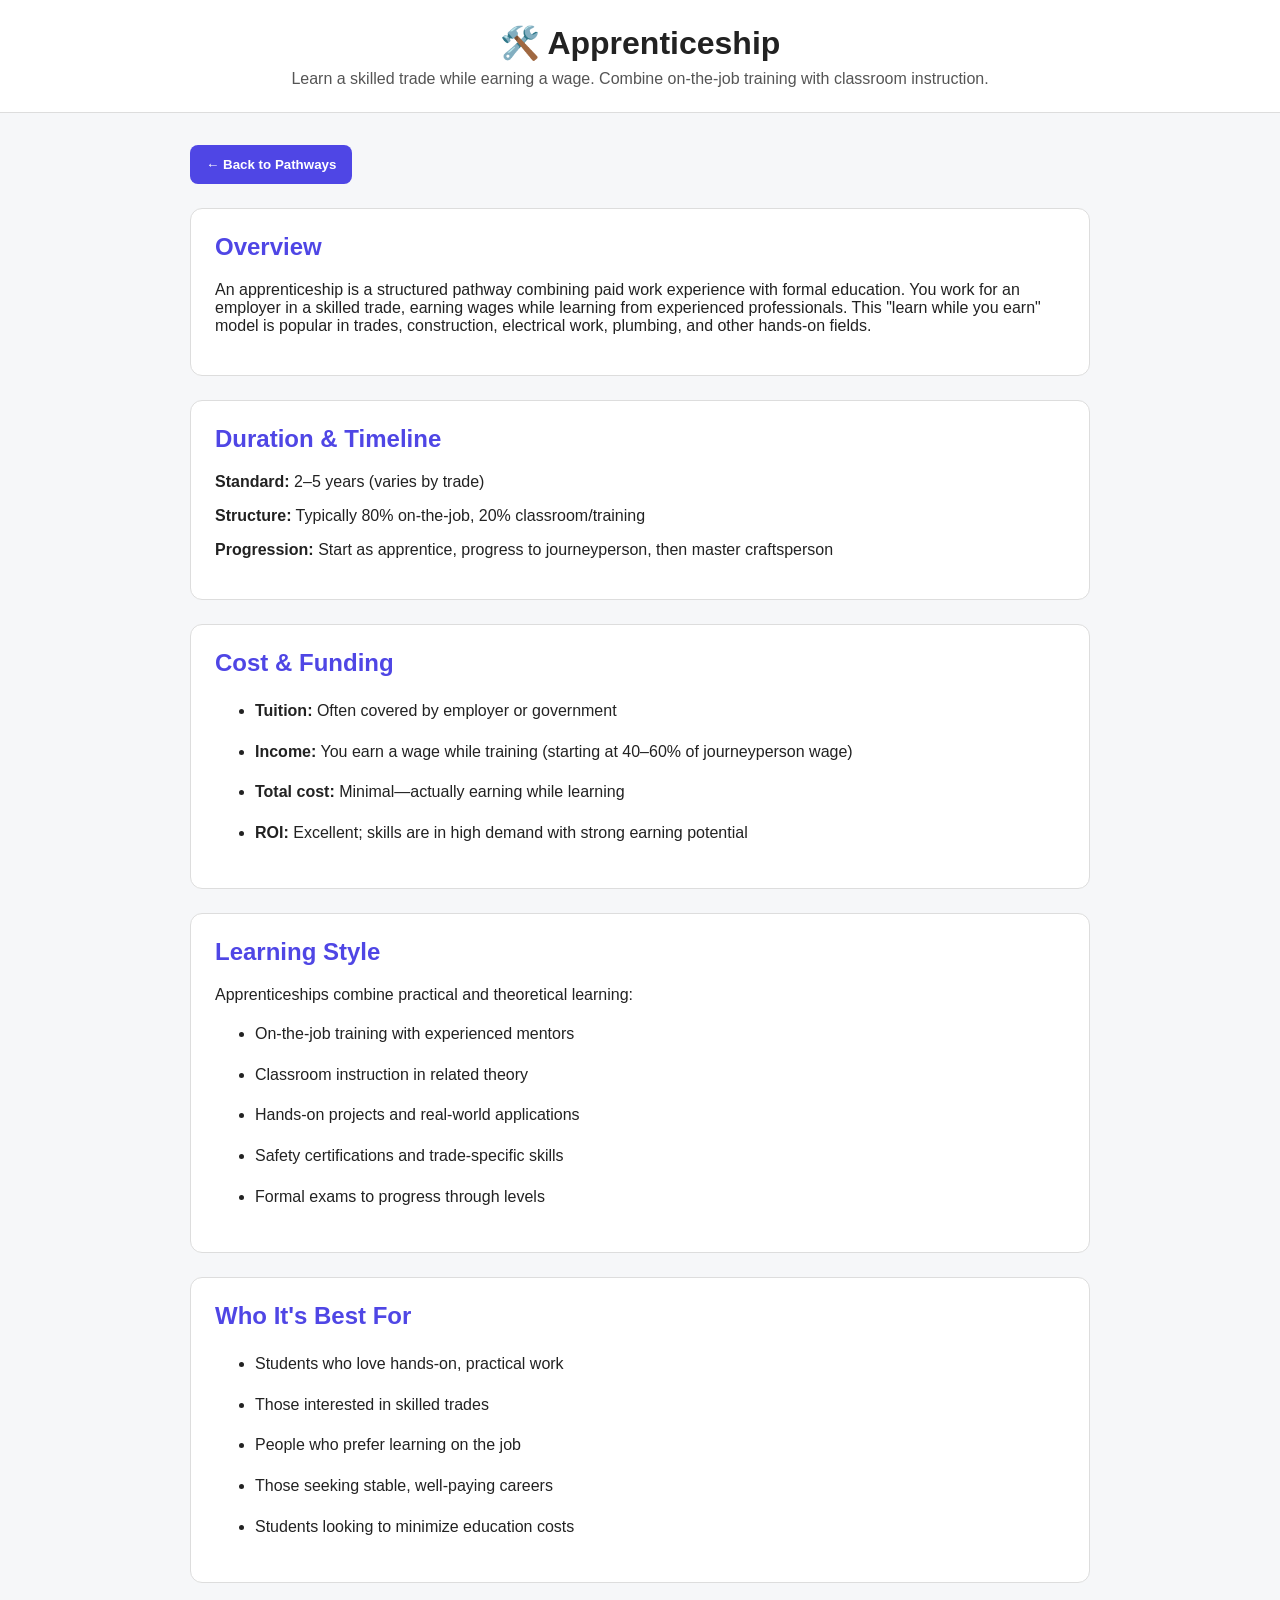
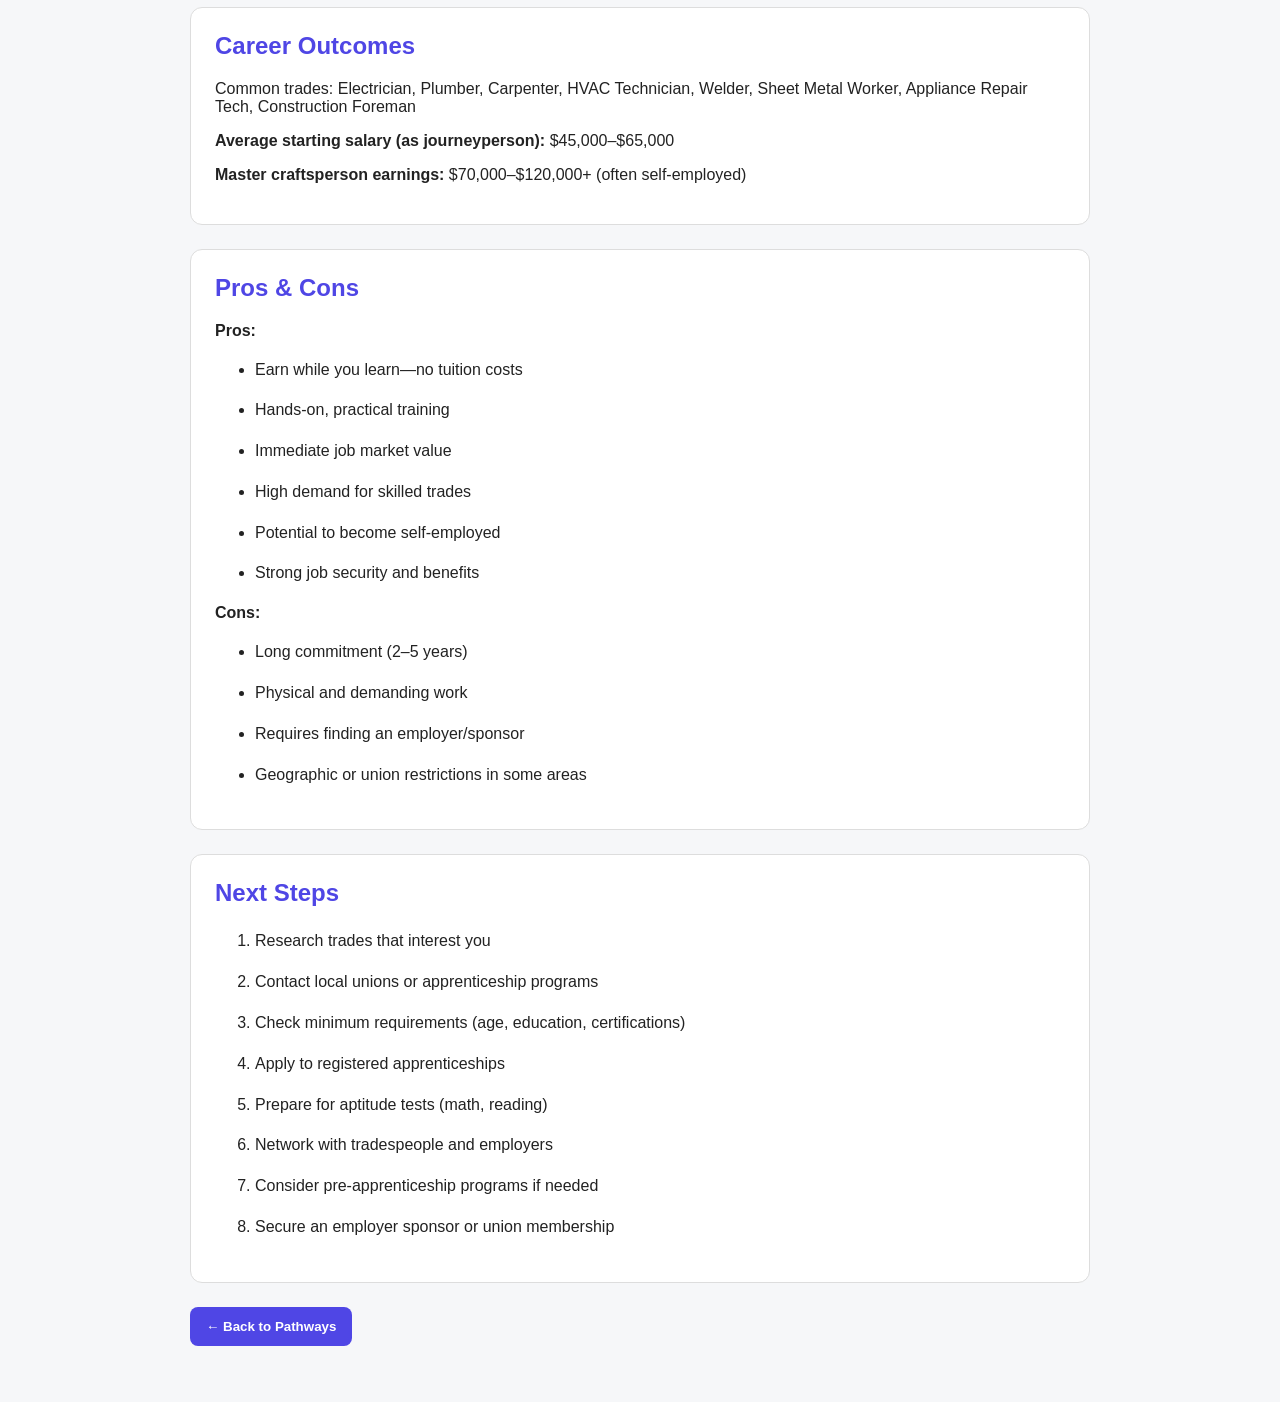
==== apprenticeship-detail.html @ ceae884a "add more info pages" ====
<!DOCTYPE html>
<html lang="en">
<head>
    <meta charset="UTF-8" />
    <meta name="viewport" content="width=device-width, initial-scale=1.0" />
    <title>Apprenticeship</title>
    <link rel="stylesheet" href="pathways.css">
    <style>
        .detail-container {
            max-width: 900px;
            margin: 0 auto;
            padding: 2rem;
        }
        .back-btn {
            display: inline-block;
            margin-bottom: 1.5rem;
            padding: 0.75rem 1rem;
            background: #4f46e5;
            color: white;
            border: none;
            border-radius: 8px;
            cursor: pointer;
            text-decoration: none;
            font-weight: 600;
        }
        .back-btn:hover {
            opacity: 0.9;
        }
        .detail-section {
            background: white;
            padding: 1.5rem;
            border-radius: 12px;
            border: 1px solid #ddd;
            margin-bottom: 1.5rem;
        }
        .detail-section h2 {
            color: #4f46e5;
            margin-top: 0;
        }
        ul, ol {
            line-height: 1.8;
        }
        li {
            margin-bottom: 0.75rem;
        }
    </style>
</head>
<body>
    <header>
        <h1>🛠️ Apprenticeship</h1>
        <p>Learn a skilled trade while earning a wage. Combine on-the-job training with classroom instruction.</p>
    </header>

    <div class="detail-container">
        <button class="back-btn" onclick="window.history.back()">← Back to Pathways</button>

        <div class="detail-section">
            <h2>Overview</h2>
            <p>An apprenticeship is a structured pathway combining paid work experience with formal education. You work for an employer in a skilled trade, earning wages while learning from experienced professionals. This "learn while you earn" model is popular in trades, construction, electrical work, plumbing, and other hands-on fields.</p>
        </div>

        <div class="detail-section">
            <h2>Duration & Timeline</h2>
            <p><strong>Standard:</strong> 2–5 years (varies by trade)</p>
            <p><strong>Structure:</strong> Typically 80% on-the-job, 20% classroom/training</p>
            <p><strong>Progression:</strong> Start as apprentice, progress to journeyperson, then master craftsperson</p>
        </div>

        <div class="detail-section">
            <h2>Cost & Funding</h2>
            <ul>
                <li><strong>Tuition:</strong> Often covered by employer or government</li>
                <li><strong>Income:</strong> You earn a wage while training (starting at 40–60% of journeyperson wage)</li>
                <li><strong>Total cost:</strong> Minimal—actually earning while learning</li>
                <li><strong>ROI:</strong> Excellent; skills are in high demand with strong earning potential</li>
            </ul>
        </div>

        <div class="detail-section">
            <h2>Learning Style</h2>
            <p>Apprenticeships combine practical and theoretical learning:</p>
            <ul>
                <li>On-the-job training with experienced mentors</li>
                <li>Classroom instruction in related theory</li>
                <li>Hands-on projects and real-world applications</li>
                <li>Safety certifications and trade-specific skills</li>
                <li>Formal exams to progress through levels</li>
            </ul>
        </div>

        <div class="detail-section">
            <h2>Who It's Best For</h2>
            <ul>
                <li>Students who love hands-on, practical work</li>
                <li>Those interested in skilled trades</li>
                <li>People who prefer learning on the job</li>
                <li>Those seeking stable, well-paying careers</li>
                <li>Students looking to minimize education costs</li>
            </ul>
        </div>

        <div class="detail-section">
            <h2>Career Outcomes</h2>
            <p>Common trades: Electrician, Plumber, Carpenter, HVAC Technician, Welder, Sheet Metal Worker, Appliance Repair Tech, Construction Foreman</p>
            <p><strong>Average starting salary (as journeyperson):</strong> $45,000–$65,000</p>
            <p><strong>Master craftsperson earnings:</strong> $70,000–$120,000+ (often self-employed)</p>
        </div>

        <div class="detail-section">
            <h2>Pros & Cons</h2>
            <p><strong>Pros:</strong></p>
            <ul>
                <li>Earn while you learn—no tuition costs</li>
                <li>Hands-on, practical training</li>
                <li>Immediate job market value</li>
                <li>High demand for skilled trades</li>
                <li>Potential to become self-employed</li>
                <li>Strong job security and benefits</li>
            </ul>
            <p><strong>Cons:</strong></p>
            <ul>
                <li>Long commitment (2–5 years)</li>
                <li>Physical and demanding work</li>
                <li>Requires finding an employer/sponsor</li>
                <li>Geographic or union restrictions in some areas</li>
            </ul>
        </div>

        <div class="detail-section">
            <h2>Next Steps</h2>
            <ol>
                <li>Research trades that interest you</li>
                <li>Contact local unions or apprenticeship programs</li>
                <li>Check minimum requirements (age, education, certifications)</li>
                <li>Apply to registered apprenticeships</li>
                <li>Prepare for aptitude tests (math, reading)</li>
                <li>Network with tradespeople and employers</li>
                <li>Consider pre-apprenticeship programs if needed</li>
                <li>Secure an employer sponsor or union membership</li>
            </ol>
        </div>

        <button class="back-btn" onclick="window.history.back()">← Back to Pathways</button>
    </div>
</body>
</html>
---- pathways.css ----
body {
    font-family: Arial, sans-serif;
    margin: 0;
    background: #f6f7f9;
    color: #222;
}

header {
    padding: 1.5rem;
    background: white;
    text-align: center;
    border-bottom: 1px solid #ddd;
}

header h1 {
    margin: 0;
}

header p {
    margin: 0.5rem 0 0;
    color: #555;
}

main {
    padding: 1.5rem;
    max-width: 1100px;
    margin: auto;
}

/* ===== Map Section ===== */
#mapLayout {
    display: grid;
    grid-template-columns: 1fr 1fr;
    gap: 1.5rem;
    margin-bottom: 2rem;
}

#pathMap {
    position: relative;
    height: 500px;
    background: #eef1f5;
    border-radius: 12px;
}

.centerNode {
    position: absolute;
    top: 50%;
    left: 50%;
    transform: translate(-50%, -50%);
    background: #4f46e5;
    color: white;
    padding: 1rem 1.5rem;
    border-radius: 999px;
    font-size: 1.1rem;
    font-weight: 600;
}

.mapIcon {
    position: absolute;
    width: 70px;
    height: 70px;
    border-radius: 50%;
    background: white;
    border: 2px solid #ccc;
    font-size: 2.2rem;
    cursor: pointer;
    transition: all 0.2s ease;
}

.mapIcon:hover {
    transform: scale(1.1);
    box-shadow: 0 4px 12px rgba(0,0,0,0.1);
}

.mapIcon.active {
    border-color: #4f46e5;
    box-shadow: 0 0 0 3px rgba(79, 70, 229, 0.2);
}

.uni {
    top: 20px;
    left: 42%;
}

.college {
    top: 110px;
    left: 15%;
}

.bootcamp {
    top: 110px;
    right: 15%;
}

.apprenticeship {
    bottom: 30px;
    left: 25%;
}

.military {
    bottom: 30px;
    right: 25%;
}

#mapInfo {
    background: white;
    padding: 2rem;
    border-radius: 12px;
    border: 1px solid #ddd;
    display: flex;
    flex-direction: column;
    justify-content: center;
}

#mapInfo h2 {
    font-size: 1.5rem;
    margin-top: 0;
}

/* ===== Cards ===== */
.cards {
    display: grid;
    grid-template-columns: repeat(auto-fit, minmax(240px, 1fr));
    gap: 1rem;
}

.card {
    background: white;
    padding: 1rem;
    border-radius: 12px;
    border: 1px solid #ddd;
}

/* Profile summary tweaks */
#profileSummary.card {
    display: block;
}
#profileContent {
    display: grid;
    grid-template-columns: 1fr 1fr;
    gap: 0.4rem 1rem;
    color: #334155;
    font-size: 0.95rem;
}
#profileContent div {
    padding: 6px 0;
}
#profileContent strong {
    color: #0f172a;
    font-weight: 700;
    margin-right: 6px;
}
#profileSummary button {
    background: #4f46e5;
    color: white;
    border: none;
    padding: 8px 12px;
    border-radius: 8px;
    cursor: pointer;
}
#profileSummary button:hover { opacity: 0.95; }

.card h3 {
    margin-top: 0;
}

.tag {
    display: inline-block;
    font-size: 0.75rem;
    padding: 0.2rem 0.5rem;
    border-radius: 999px;
    background: #e0e7ff;
    color: #3730a3;
    margin-bottom: 0.5rem;
}

@media (max-width: 800px) {
    #mapLayout {
        grid-template-columns: 1fr;
    }
}
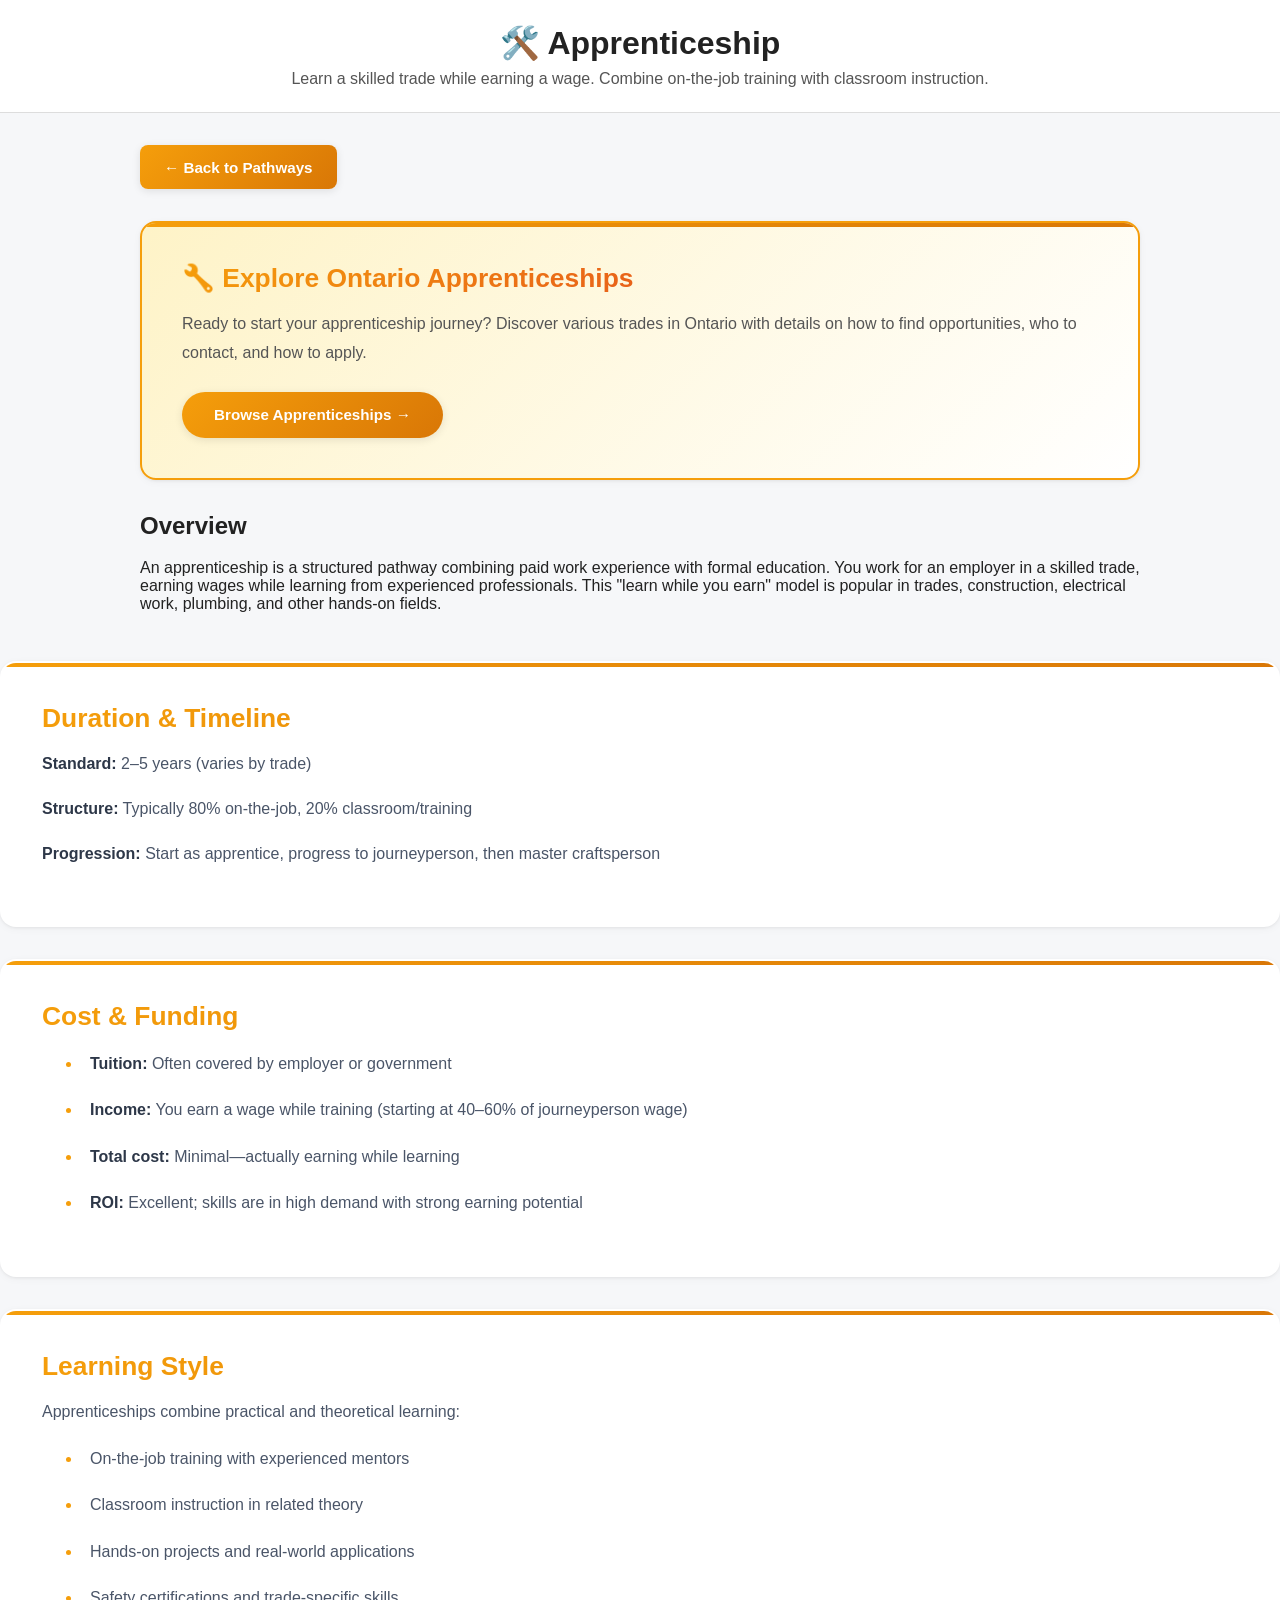
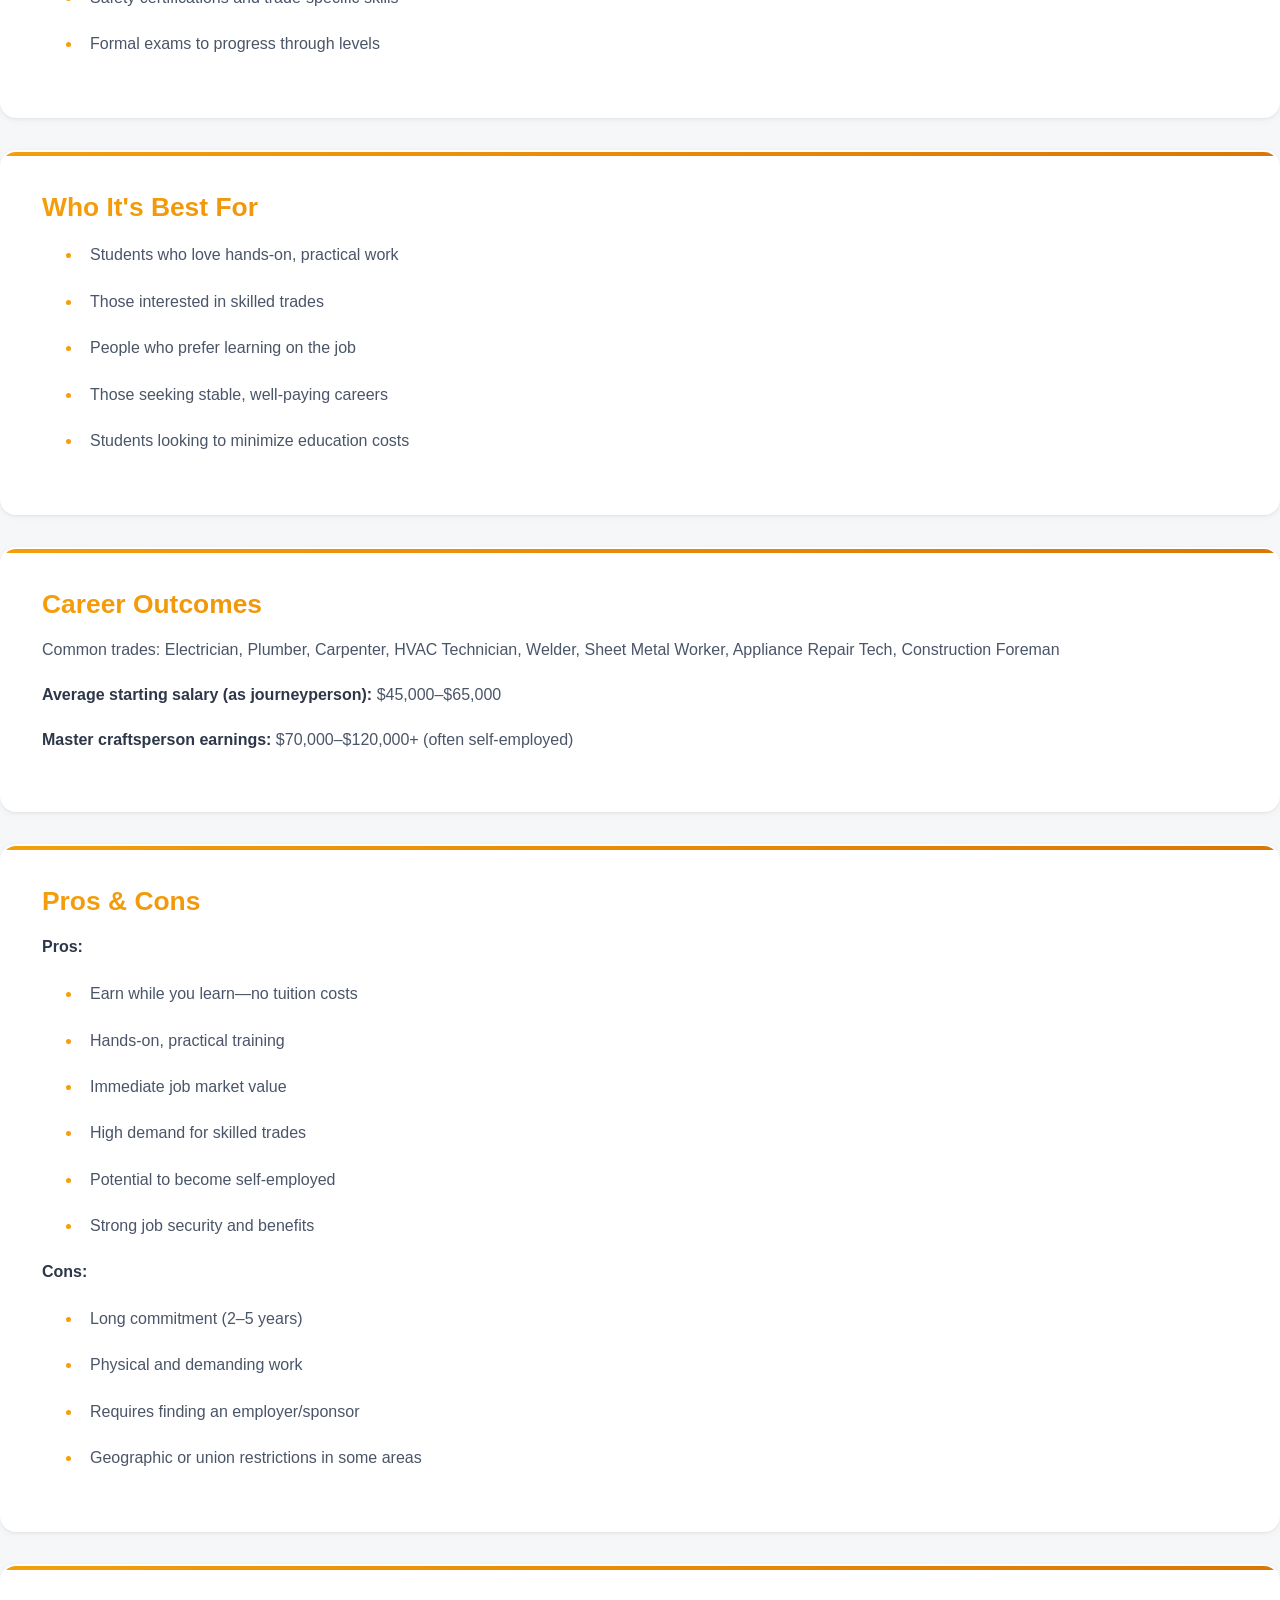
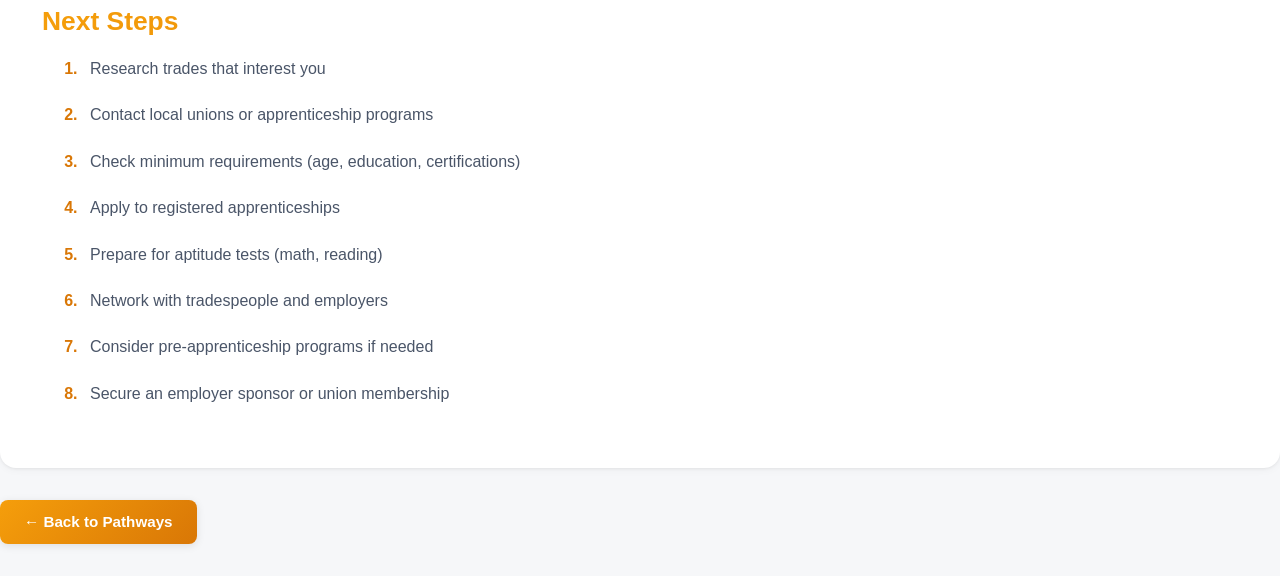
==== commit 07bbc266: "appren." ====
--- a/apprenticeship-detail.html
+++ b/apprenticeship-detail.html
@@ -6,42 +6,107 @@
     <title>Apprenticeship</title>
     <link rel="stylesheet" href="pathways.css">
     <style>
+        * {
+            transition: all 0.3s ease;
+        }
+
         .detail-container {
-            max-width: 900px;
+            max-width: 1000px;
             margin: 0 auto;
             padding: 2rem;
         }
+
         .back-btn {
             display: inline-block;
-            margin-bottom: 1.5rem;
-            padding: 0.75rem 1rem;
-            background: #4f46e5;
+            margin-bottom: 2rem;
+            padding: 0.85rem 1.5rem;
+            background: linear-gradient(135deg, #f59e0b, #d97706);
             color: white;
             border: none;
             border-radius: 8px;
             cursor: pointer;
             text-decoration: none;
             font-weight: 600;
-        }
+            font-size: 0.95rem;
+            box-shadow: 0 2px 8px rgba(0, 0, 0, 0.1);
+        }
+
         .back-btn:hover {
-            opacity: 0.9;
-        }
+            transform: translateY(-2px);
+            box-shadow: 0 4px 12px rgba(0, 0, 0, 0.15);
+        }
+
         .detail-section {
             background: white;
-            padding: 1.5rem;
-            border-radius: 12px;
-            border: 1px solid #ddd;
-            margin-bottom: 1.5rem;
-        }
+            padding: 2.5rem;
+            border-radius: 16px;
+            margin-bottom: 2rem;
+            border: 2px solid transparent;
+            box-shadow: 0 1px 3px rgba(0, 0, 0, 0.06), 0 2px 8px rgba(0, 0, 0, 0.04);
+            position: relative;
+            overflow: hidden;
+        }
+
+        .detail-section::before {
+            content: '';
+            position: absolute;
+            top: 0;
+            left: 0;
+            right: 0;
+            height: 4px;
+            background: linear-gradient(90deg, #f59e0b, #d97706, #dc2626);
+            background-size: 200% 100%;
+        }
+
+        .detail-section:hover {
+            box-shadow: 0 4px 12px rgba(0, 0, 0, 0.08), 0 8px 20px rgba(0, 0, 0, 0.06);
+            border-color: rgba(245, 158, 11, 0.1);
+        }
+
         .detail-section h2 {
-            color: #4f46e5;
+            color: #2d3748;
             margin-top: 0;
-        }
+            margin-bottom: 1rem;
+            font-size: 1.65rem;
+            font-weight: 700;
+            background: linear-gradient(135deg, #f59e0b, #d97706);
+            -webkit-background-clip: text;
+            -webkit-text-fill-color: transparent;
+            background-clip: text;
+        }
+
+        .detail-section p {
+            color: #4a5568;
+            font-size: 1rem;
+            line-height: 1.8;
+            margin-bottom: 1rem;
+        }
+
+        .detail-section strong {
+            color: #2d3748;
+            font-weight: 700;
+        }
+
         ul, ol {
-            line-height: 1.8;
-        }
+            line-height: 2;
+            margin-bottom: 1rem;
+        }
+
         li {
-            margin-bottom: 0.75rem;
+            margin-bottom: 0.9rem;
+            color: #4a5568;
+            font-size: 1rem;
+            padding-left: 0.5rem;
+        }
+
+        .detail-section ul li::marker {
+            color: #f59e0b;
+            font-weight: 600;
+        }
+
+        .detail-section ol li::marker {
+            color: #d97706;
+            font-weight: 600;
         }
     </style>
 </head>
@@ -54,7 +119,15 @@
     <div class="detail-container">
         <button class="back-btn" onclick="window.history.back()">← Back to Pathways</button>
 
-        <div class="detail-section">
+        <div class="detail-section" style="background: linear-gradient(135deg, #fef3c7 0%, #ffffff 100%); border: 2px solid #f59e0b;">
+            <h2 style="background: linear-gradient(135deg, #f59e0b, #dc2626); -webkit-background-clip: text; -webkit-text-fill-color: transparent; background-clip: text;">🔧 Explore Ontario Apprenticeships</h2>
+            <p style="color: #555; margin-bottom: 1.5rem;">Ready to start your apprenticeship journey? Discover various trades in Ontario with details on how to find opportunities, who to contact, and how to apply.</p>
+            <div style="display: flex; gap: 1rem; flex-wrap: wrap;">
+                <a href="ontario-apprenticeships.html" style="display: inline-block; padding: 0.9rem 2rem; background: linear-gradient(135deg, #f59e0b, #d97706); color: white; text-decoration: none; border-radius: 50px; font-weight: 600; font-size: 0.95rem; box-shadow: 0 2px 8px rgba(0, 0, 0, 0.1); transition: all 0.3s ease;">
+                    Browse Apprenticeships →
+                </a>
+            </div>
+        </div>
             <h2>Overview</h2>
             <p>An apprenticeship is a structured pathway combining paid work experience with formal education. You work for an employer in a skilled trade, earning wages while learning from experienced professionals. This "learn while you earn" model is popular in trades, construction, electrical work, plumbing, and other hands-on fields.</p>
         </div>
--- a/pathways.css
+++ b/pathways.css
@@ -1,181 +1,381 @@
+/* ===============================
+   Base page styles
+================================ */
 body {
-    font-family: Arial, sans-serif;
-    margin: 0;
-    background: #f6f7f9;
-    color: #222;
+  font-family: Arial, sans-serif;
+  margin: 0;
+  background: #f6f7f9;
+  color: #222;
 }
 
 header {
-    padding: 1.5rem;
-    background: white;
-    text-align: center;
-    border-bottom: 1px solid #ddd;
+  padding: 1.5rem;
+  background: white;
+  text-align: center;
+  border-bottom: 1px solid #ddd;
 }
 
 header h1 {
-    margin: 0;
+  margin: 0;
 }
 
 header p {
-    margin: 0.5rem 0 0;
-    color: #555;
+  margin: 0.5rem 0 0;
+  color: #555;
 }
 
 main {
-    padding: 1.5rem;
-    max-width: 1100px;
-    margin: auto;
-}
-
-/* ===== Map Section ===== */
+  padding: 1.5rem;
+  max-width: 1100px;
+  margin: auto;
+}
+
+/* ===============================
+   Map layout (Map + Info panel)
+================================ */
 #mapLayout {
-    display: grid;
-    grid-template-columns: 1fr 1fr;
-    gap: 1.5rem;
-    margin-bottom: 2rem;
-}
-
+  display: grid;
+  grid-template-columns: 3fr 1fr;
+  gap: 1.5rem;
+  margin-bottom: 2rem;
+}
+
+/* ===============================
+   Map container
+================================ */
 #pathMap {
-    position: relative;
-    height: 500px;
-    background: #eef1f5;
-    border-radius: 12px;
-}
-
-.centerNode {
-    position: absolute;
-    top: 50%;
-    left: 50%;
-    transform: translate(-50%, -50%);
-    background: #4f46e5;
-    color: white;
-    padding: 1rem 1.5rem;
-    border-radius: 999px;
-    font-size: 1.1rem;
-    font-weight: 600;
-}
-
-.mapIcon {
-    position: absolute;
-    width: 70px;
-    height: 70px;
-    border-radius: 50%;
-    background: white;
-    border: 2px solid #ccc;
-    font-size: 2.2rem;
-    cursor: pointer;
-    transition: all 0.2s ease;
-}
-
-.mapIcon:hover {
-    transform: scale(1.1);
-    box-shadow: 0 4px 12px rgba(0,0,0,0.1);
-}
-
-.mapIcon.active {
-    border-color: #4f46e5;
-    box-shadow: 0 0 0 3px rgba(79, 70, 229, 0.2);
-}
-
-.uni {
-    top: 20px;
-    left: 42%;
-}
-
-.college {
-    top: 110px;
-    left: 15%;
-}
-
-.bootcamp {
-    top: 110px;
-    right: 15%;
-}
-
-.apprenticeship {
-    bottom: 30px;
-    left: 25%;
-}
-
-.military {
-    bottom: 30px;
-    right: 25%;
-}
-
+  position: relative;
+  height: 520px;
+  border-radius: 18px;
+  border: 1px solid #d7dbe3;
+  overflow: hidden;
+
+  /* more breathing room on the right so the goal feels "far away" */
+  padding-right: 160px;
+
+  /* map-like background */
+  background:
+    radial-gradient(circle at 20% 25%, rgba(79,70,229,0.10), transparent 45%),
+    radial-gradient(circle at 75% 35%, rgba(16,185,129,0.10), transparent 55%),
+    linear-gradient(#eef1f5, #eef1f5);
+}
+
+/* subtle grid overlay */
+#pathMap::before {
+  content: "";
+  position: absolute;
+  inset: 0;
+  background-image:
+    linear-gradient(to right, rgba(15,23,42,0.06) 1px, transparent 1px),
+    linear-gradient(to bottom, rgba(15,23,42,0.06) 1px, transparent 1px);
+  background-size: 54px 54px;
+  opacity: 0.20;
+  pointer-events: none;
+  z-index: 0;
+}
+
+/* ===============================
+   Curved route overlay (SVG)
+================================ */
+#routeSvg {
+  position: absolute;
+  inset: 0;
+  width: 100%;
+  height: 100%;
+  pointer-events: none;
+  z-index: 1;
+}
+
+/* Inactive routes: light + dashed */
+.route {
+  fill: none;
+  stroke: rgba(34, 44, 64, 0.18);
+  stroke-width: 3.5;
+  stroke-linecap: round;
+  stroke-linejoin: round;
+
+  stroke-dasharray: 8 10;      /* dashed */
+  animation: dash-move 2.2s linear infinite;
+}
+
+/* A separate glow path (optional) if you add it in JS later */
+.routeGlow {
+  fill: none;
+  stroke: rgba(79, 70, 229, 0.25);
+  stroke-width: 12;
+  stroke-linecap: round;
+  stroke-linejoin: round;
+  filter: blur(6px);
+  opacity: 0.45;
+}
+
+/* Active route: solid + thicker + glow */
+.route.active {
+  stroke: rgba(79, 70, 229, 0.95);
+  stroke-width: 6.5;
+  stroke-dasharray: none;      /* solid when active */
+  animation: none;
+  filter: drop-shadow(0 0 8px rgba(79,70,229,0.25));
+}
+
+/* move dashed effect */
+@keyframes dash-move {
+  to { stroke-dashoffset: -90; }
+}
+
+/* ===============================
+   Nodes
+================================ */
+.node {
+  position: absolute;
+  display: flex;
+  align-items: center;
+  gap: 10px;
+
+  border-radius: 999px;
+  padding: 12px 14px;
+
+  background: rgba(255,255,255,0.92);
+  border: 2px solid #cbd5e1;
+
+  color: #0f172a;
+  font-size: 15px;
+
+  cursor: pointer;
+  transition: transform 0.15s ease, box-shadow 0.15s ease, border-color 0.15s ease;
+  z-index: 2;
+
+  backdrop-filter: blur(6px);
+}
+
+.node span {
+  font-size: 13px;
+  color: #334155;
+}
+
+/* Start node */
+.startNode {
+  left: 55px;
+  top: 50%;
+  transform: translateY(-50%);
+
+  background: #4f46e5;
+  color: white;
+  border-color: #4f46e5;
+  font-weight: 800;
+
+  box-shadow: 0 10px 26px rgba(79,70,229,0.22);
+  cursor: default;
+}
+
+/* Goal node (destination) */
+.goalNode {
+  right: 25px;
+  top: 50%;
+  transform: translateY(-50%);
+
+  background: rgba(236,253,245,0.95);
+  border-color: #34d399;
+  color: #065f46;
+  font-weight: 900;
+
+  max-width: 260px;
+  text-align: center;
+
+  box-shadow: 0 12px 28px rgba(0,0,0,0.10);
+  cursor: default;
+}
+
+/* Add a "destination ring" feel */
+.goalNode::after {
+  content: "";
+  position: absolute;
+  inset: -10px;
+  border-radius: 999px;
+  border: 2px solid rgba(52, 211, 153, 0.22);
+  box-shadow: 0 0 0 10px rgba(52, 211, 153, 0.08);
+  pointer-events: none;
+}
+
+/* Pathway nodes (middle column) */
+.pathNode {
+  /* moved left so there is a clear gap to the destination */
+  left: 50%;
+  transform: translateX(-50%);
+  width: 200px;
+  justify-content: flex-start;
+}
+
+.pathNode span {
+  white-space: nowrap;
+  display: block;
+  width:  80%;
+  text-align: center;
+}
+
+.pathNode:hover {
+  transform: translateX(-50%) translateY(-1px);
+  box-shadow: 0 8px 18px rgba(0, 0, 0, 0.08);
+  border-color: #94a3b8;
+}
+
+.pathNode.active {
+  border-color: #4f46e5;
+  box-shadow:
+    0 0 0 4px rgba(79, 70, 229, 0.15),
+    0 10px 26px rgba(79,70,229,0.12);
+}
+
+/* Position each pathway node */
+.pathNode.uni { top: 80px; }
+.pathNode.college { top: 170px; }
+.pathNode.bootcamp { top: 260px; }
+.pathNode.apprenticeship { top: 350px; }
+.pathNode.workplace { top: 440px; }
+
+/* ===============================
+   Info panel
+================================ */
 #mapInfo {
-    background: white;
-    padding: 2rem;
-    border-radius: 12px;
-    border: 1px solid #ddd;
-    display: flex;
-    flex-direction: column;
-    justify-content: center;
+  background: white;
+  padding: 2rem;
+  border-radius: 18px;
+  border: 1px solid #ddd;
+  display: flex;
+  flex-direction: column;
+  justify-content: center;
 }
 
 #mapInfo h2 {
-    font-size: 1.5rem;
-    margin-top: 0;
-}
-
-/* ===== Cards ===== */
+  font-size: 1.8rem;
+  margin: 0 0 0.75rem 0;
+}
+
+#mapInfo p {
+  margin: 0.45rem 0;
+  line-height: 1.5;
+}
+
+/* Tag pill (Best match, etc.) */
+.tag {
+  display: inline-block;
+  font-size: 0.8rem;
+  padding: 0.25rem 0.65rem;
+  border-radius: 999px;
+  background: #e0e7ff;
+  color: #3730a3;
+  margin: 10px 0 12px;
+}
+
+/* ===============================
+   Cards + profile summary
+================================ */
 .cards {
-    display: grid;
-    grid-template-columns: repeat(auto-fit, minmax(240px, 1fr));
-    gap: 1rem;
+  display: grid;
+  grid-template-columns: repeat(auto-fit, minmax(240px, 1fr));
+  gap: 1rem;
 }
 
 .card {
-    background: white;
-    padding: 1rem;
-    border-radius: 12px;
-    border: 1px solid #ddd;
-}
-
-/* Profile summary tweaks */
+  background: white;
+  padding: 1rem;
+  border-radius: 18px;
+  border: 1px solid #ddd;
+  animation: rise 0.55s ease-out both;
+}
+
+.card h3 {
+  margin-top: 0;
+}
+
 #profileSummary.card {
-    display: block;
-}
+  display: block;
+}
+
 #profileContent {
-    display: grid;
-    grid-template-columns: 1fr 1fr;
-    gap: 0.4rem 1rem;
-    color: #334155;
-    font-size: 0.95rem;
-}
+  display: grid;
+  grid-template-columns: 1fr 1fr;
+  gap: 0.4rem 1rem;
+  color: #334155;
+  font-size: 0.95rem;
+}
+
 #profileContent div {
-    padding: 6px 0;
-}
+  padding: 6px 0;
+}
+
 #profileContent strong {
-    color: #0f172a;
-    font-weight: 700;
-    margin-right: 6px;
-}
+  color: #0f172a;
+  font-weight: 700;
+  margin-right: 6px;
+}
+
 #profileSummary button {
-    background: #4f46e5;
-    color: white;
-    border: none;
-    padding: 8px 12px;
-    border-radius: 8px;
-    cursor: pointer;
-}
-#profileSummary button:hover { opacity: 0.95; }
-
-.card h3 {
-    margin-top: 0;
-}
-
-.tag {
-    display: inline-block;
-    font-size: 0.75rem;
-    padding: 0.2rem 0.5rem;
-    border-radius: 999px;
-    background: #e0e7ff;
-    color: #3730a3;
-    margin-bottom: 0.5rem;
-}
-
+  background: #4f46e5;
+  color: white;
+  border: none;
+  padding: 10px 14px;
+  border-radius: 10px;
+  cursor: pointer;
+  font-weight: 600;
+}
+
+#profileSummary button:hover {
+  opacity: 0.95;
+}
+
+/* ===============================
+   pathway button inline tag
+================================ */
+.nodeTag {
+  font-size: 0.72rem;
+  color: #6b7280;
+  margin-left: 6px;
+  padding-left: 6px;
+  border-left: 1px solid rgba(0,0,0,0.06);
+  vertical-align: middle;
+  font-weight: 500;
+}
+
+/* colored variants when classes are applied to the button */
+.pathNode.best .nodeTag { color: #059669; border-left-color: rgba(5,150,105,0.10); font-weight:600; }
+.pathNode.alt  .nodeTag { color: #0891b2; border-left-color: rgba(8,145,178,0.08); }
+.pathNode.other .nodeTag { color: #64748b; border-left-color: rgba(100,116,139,0.06); }
+
+/* keep things tidy on small screens */
+@media (max-width: 600px) {
+  .nodeTag { display: none; }
+}
+
+/* ===============================
+   Animation
+================================ */
+@keyframes rise {
+  from { opacity: 0; transform: translateY(18px); }
+  to { opacity: 1; transform: translateY(0); }
+}
+
+/* ===============================
+   Responsive (mobile)
+================================ */
 @media (max-width: 800px) {
-    #mapLayout {
-        grid-template-columns: 1fr;
-    }
-}+  #mapLayout {
+    grid-template-columns: 1fr;
+  }
+
+  #pathMap {
+    height: 580px;
+    padding-right: 70px;
+  }
+
+  .pathNode {
+    left: 55%;
+    width: 215px;
+  }
+
+  .goalNode {
+    right: 12px;
+    max-width: 220px;
+  }
+}
+
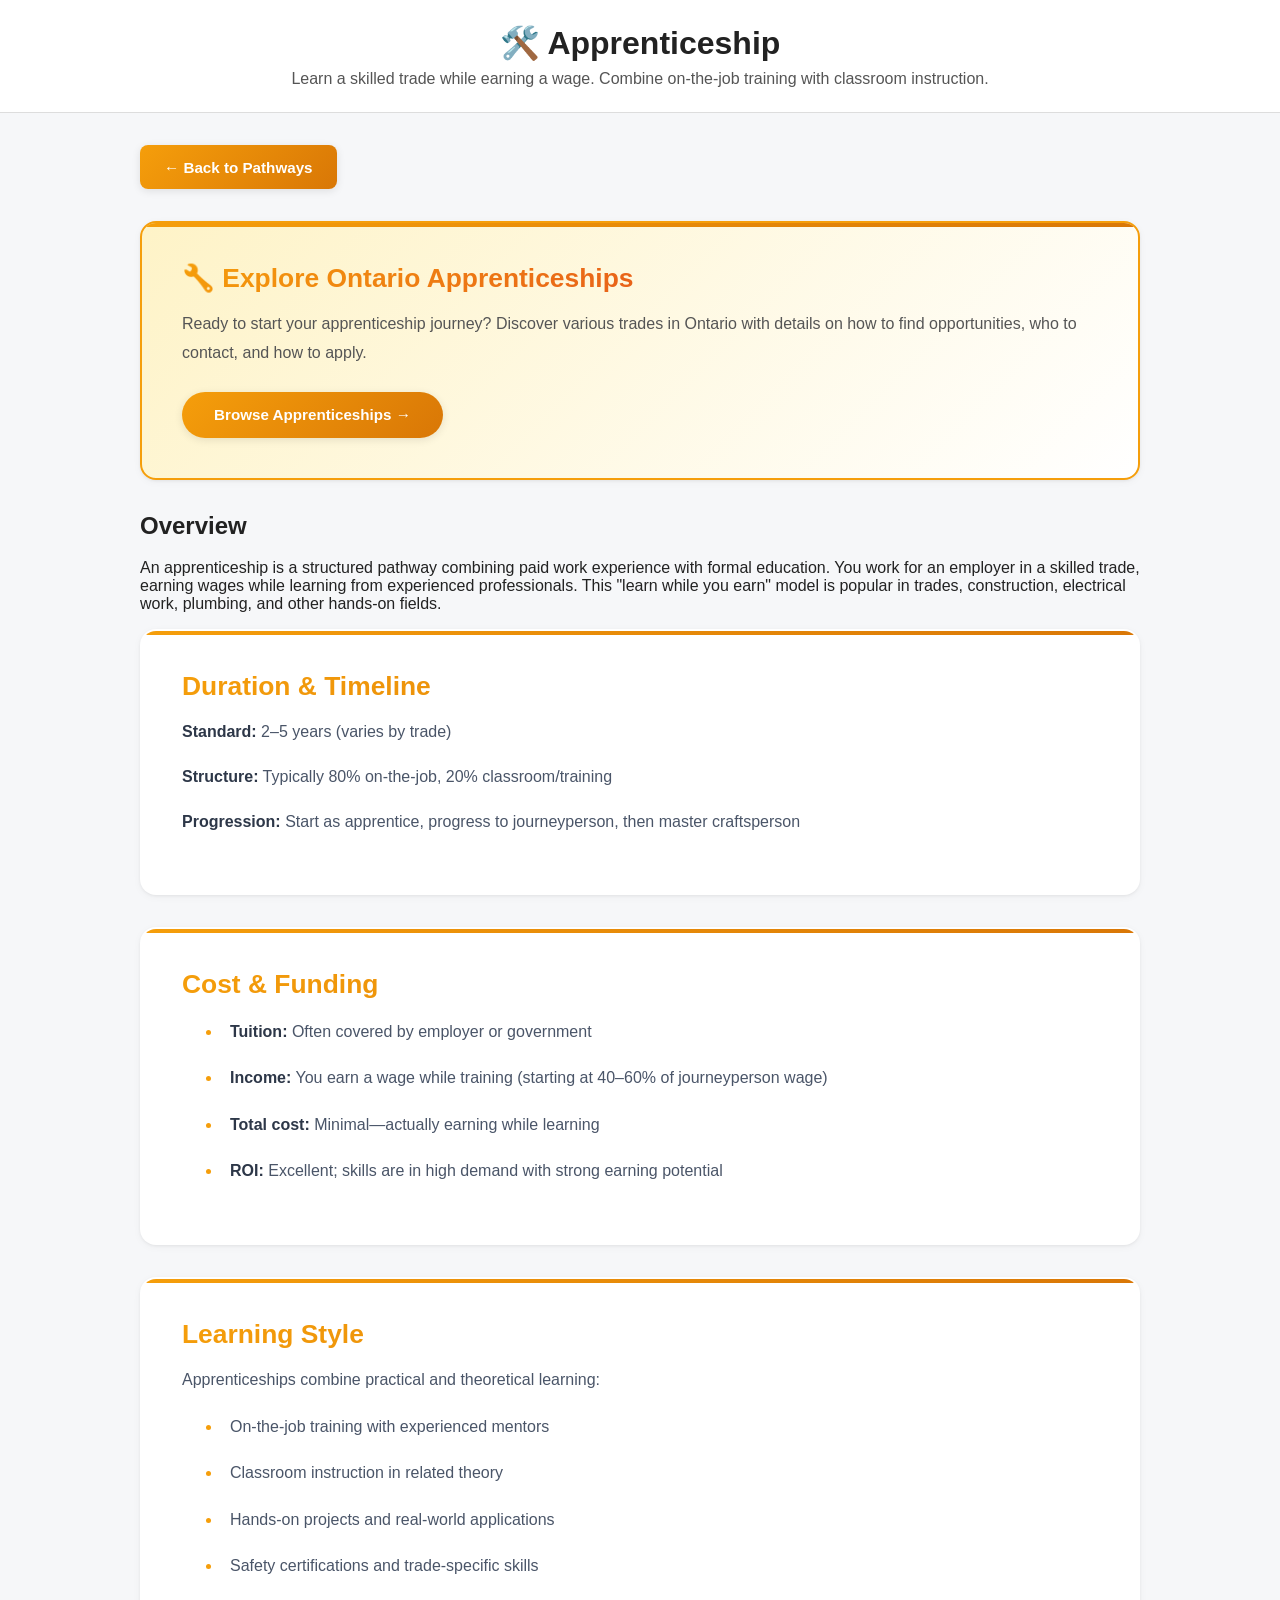
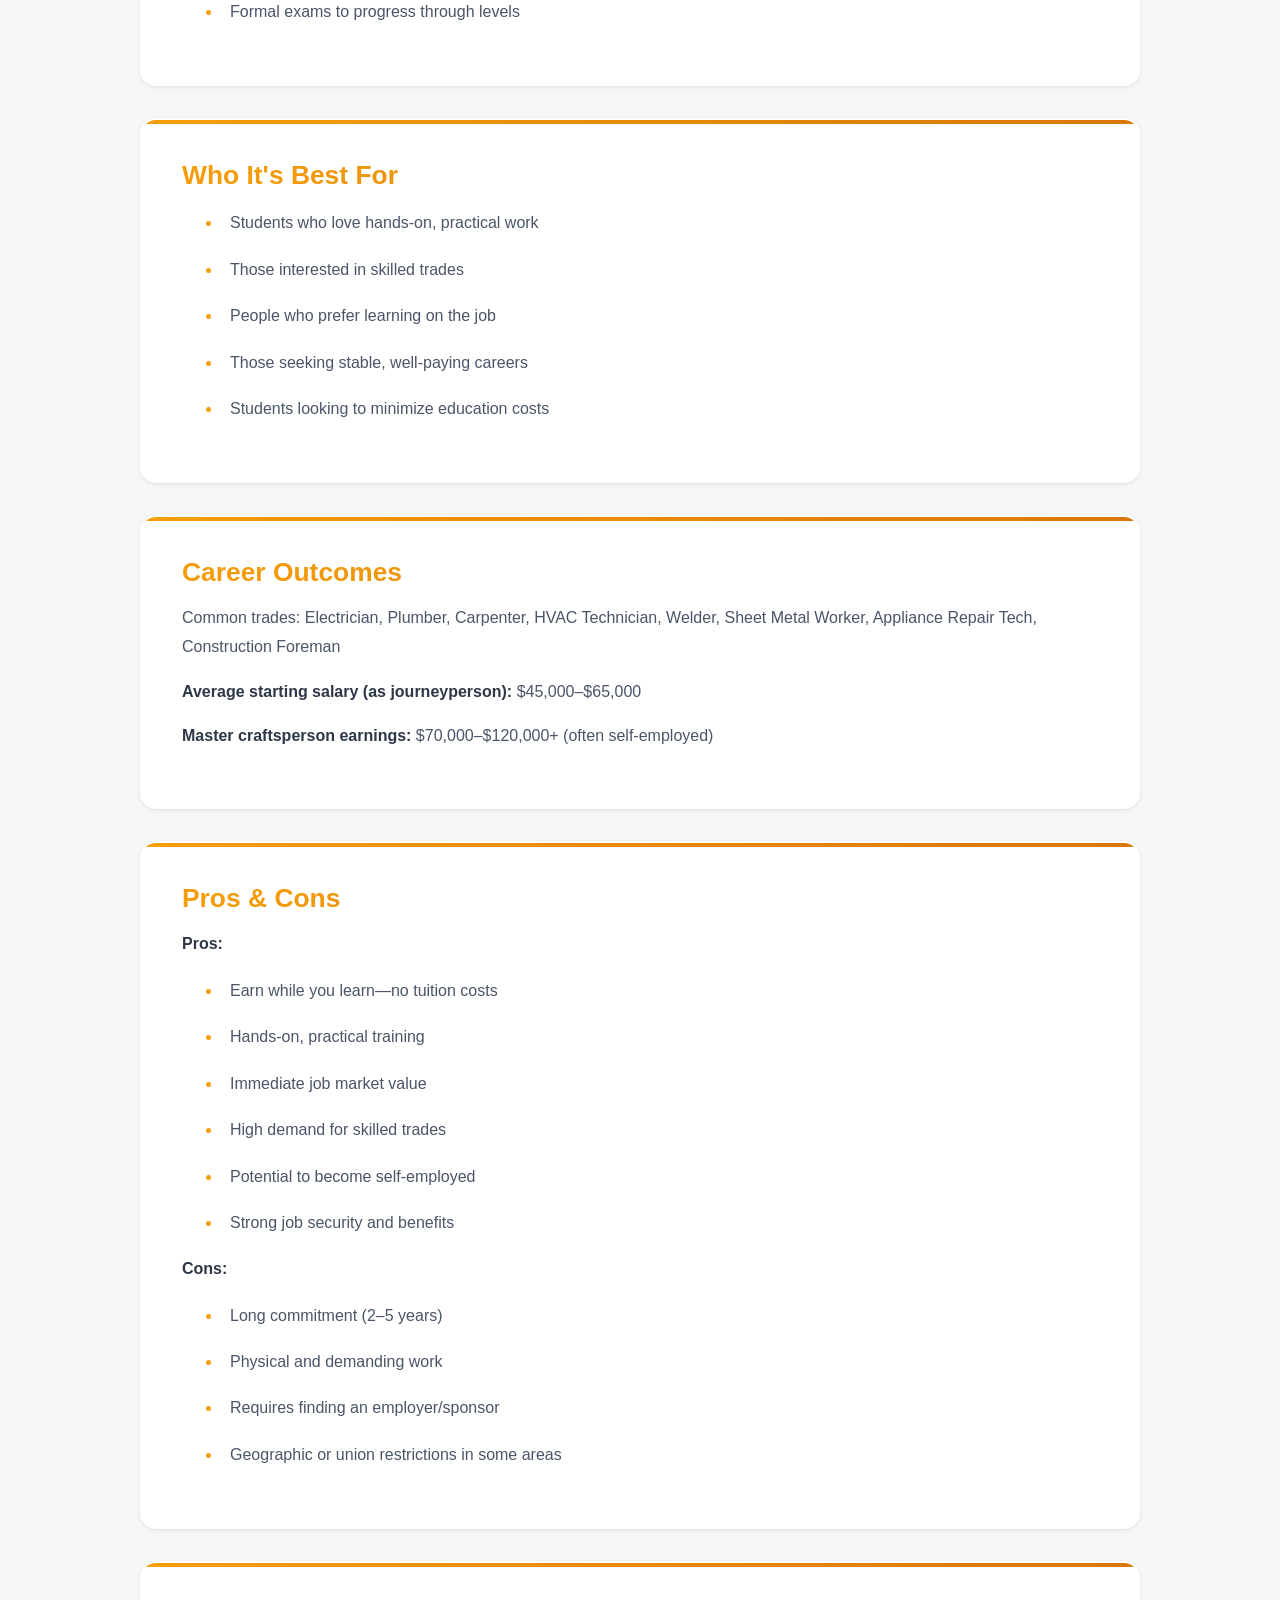
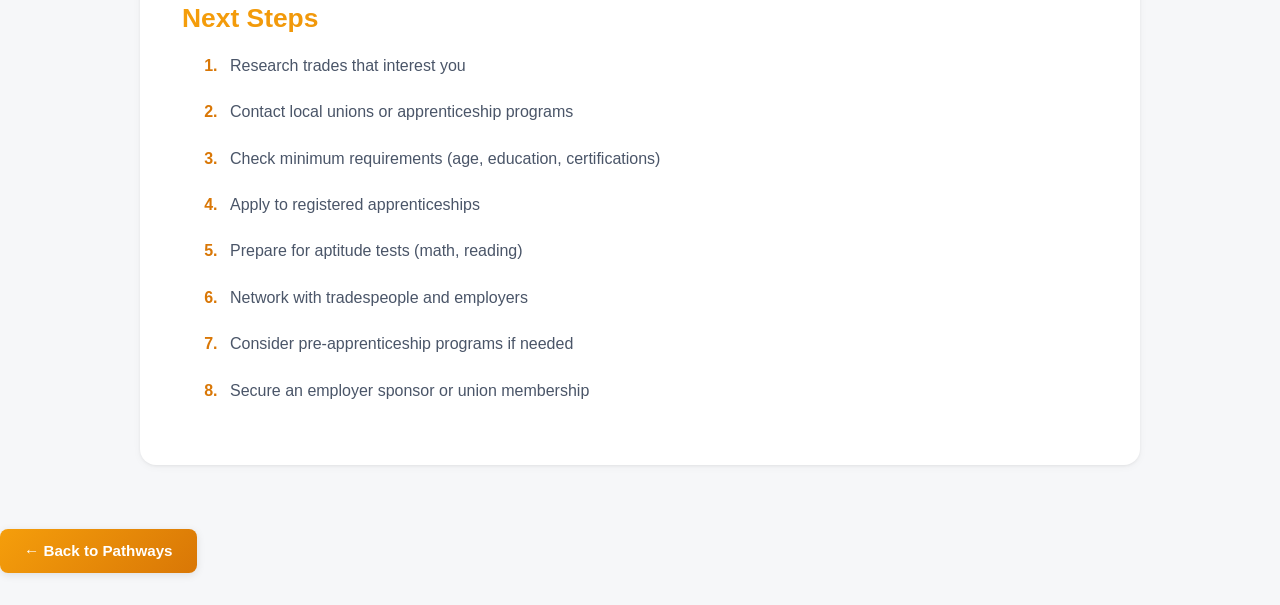
==== commit cd240e44: "style" ====
--- a/apprenticeship-detail.html
+++ b/apprenticeship-detail.html
@@ -1,5 +1,6 @@
 <!DOCTYPE html>
 <html lang="en">
+
 <head>
     <meta charset="UTF-8" />
     <meta name="viewport" content="width=device-width, initial-scale=1.0" />
@@ -45,6 +46,7 @@
             box-shadow: 0 1px 3px rgba(0, 0, 0, 0.06), 0 2px 8px rgba(0, 0, 0, 0.04);
             position: relative;
             overflow: hidden;
+
         }
 
         .detail-section::before {
@@ -87,7 +89,8 @@
             font-weight: 700;
         }
 
-        ul, ol {
+        ul,
+        ol {
             line-height: 2;
             margin-bottom: 1rem;
         }
@@ -110,6 +113,7 @@
         }
     </style>
 </head>
+
 <body>
     <header>
         <h1>🛠️ Apprenticeship</h1>
@@ -119,31 +123,41 @@
     <div class="detail-container">
         <button class="back-btn" onclick="window.history.back()">← Back to Pathways</button>
 
-        <div class="detail-section" style="background: linear-gradient(135deg, #fef3c7 0%, #ffffff 100%); border: 2px solid #f59e0b;">
-            <h2 style="background: linear-gradient(135deg, #f59e0b, #dc2626); -webkit-background-clip: text; -webkit-text-fill-color: transparent; background-clip: text;">🔧 Explore Ontario Apprenticeships</h2>
-            <p style="color: #555; margin-bottom: 1.5rem;">Ready to start your apprenticeship journey? Discover various trades in Ontario with details on how to find opportunities, who to contact, and how to apply.</p>
+        <div class="detail-section"
+            style="background: linear-gradient(135deg, #fef3c7 0%, #ffffff 100%); border: 2px solid #f59e0b;">
+            <h2
+                style="background: linear-gradient(135deg, #f59e0b, #dc2626); -webkit-background-clip: text; -webkit-text-fill-color: transparent; background-clip: text;">
+                🔧 Explore Ontario Apprenticeships</h2>
+            <p style="color: #555; margin-bottom: 1.5rem;">Ready to start your apprenticeship journey? Discover various
+                trades in Ontario with details on how to find opportunities, who to contact, and how to apply.</p>
             <div style="display: flex; gap: 1rem; flex-wrap: wrap;">
-                <a href="ontario-apprenticeships.html" style="display: inline-block; padding: 0.9rem 2rem; background: linear-gradient(135deg, #f59e0b, #d97706); color: white; text-decoration: none; border-radius: 50px; font-weight: 600; font-size: 0.95rem; box-shadow: 0 2px 8px rgba(0, 0, 0, 0.1); transition: all 0.3s ease;">
+                <a href="ontario-apprenticeships.html"
+                    style="display: inline-block; padding: 0.9rem 2rem; background: linear-gradient(135deg, #f59e0b, #d97706); color: white; text-decoration: none; border-radius: 50px; font-weight: 600; font-size: 0.95rem; box-shadow: 0 2px 8px rgba(0, 0, 0, 0.1); transition: all 0.3s ease;">
                     Browse Apprenticeships →
                 </a>
             </div>
         </div>
-            <h2>Overview</h2>
-            <p>An apprenticeship is a structured pathway combining paid work experience with formal education. You work for an employer in a skilled trade, earning wages while learning from experienced professionals. This "learn while you earn" model is popular in trades, construction, electrical work, plumbing, and other hands-on fields.</p>
-        </div>
+        <h2>Overview</h2>
+        <p>An apprenticeship is a structured pathway combining paid work experience with formal education. You work for
+            an employer in a skilled trade, earning wages while learning from experienced professionals. This "learn
+            while you earn" model is popular in trades, construction, electrical work, plumbing, and other hands-on
+            fields.</p>
+
 
         <div class="detail-section">
             <h2>Duration & Timeline</h2>
             <p><strong>Standard:</strong> 2–5 years (varies by trade)</p>
             <p><strong>Structure:</strong> Typically 80% on-the-job, 20% classroom/training</p>
-            <p><strong>Progression:</strong> Start as apprentice, progress to journeyperson, then master craftsperson</p>
+            <p><strong>Progression:</strong> Start as apprentice, progress to journeyperson, then master craftsperson
+            </p>
         </div>
 
         <div class="detail-section">
             <h2>Cost & Funding</h2>
             <ul>
                 <li><strong>Tuition:</strong> Often covered by employer or government</li>
-                <li><strong>Income:</strong> You earn a wage while training (starting at 40–60% of journeyperson wage)</li>
+                <li><strong>Income:</strong> You earn a wage while training (starting at 40–60% of journeyperson wage)
+                </li>
                 <li><strong>Total cost:</strong> Minimal—actually earning while learning</li>
                 <li><strong>ROI:</strong> Excellent; skills are in high demand with strong earning potential</li>
             </ul>
@@ -174,7 +188,9 @@
 
         <div class="detail-section">
             <h2>Career Outcomes</h2>
-            <p>Common trades: Electrician, Plumber, Carpenter, HVAC Technician, Welder, Sheet Metal Worker, Appliance Repair Tech, Construction Foreman</p>
+            <p>Common trades: Electrician, Plumber, Carpenter, HVAC Technician, Welder, Sheet Metal Worker, Appliance
+                Repair
+                Tech, Construction Foreman</p>
             <p><strong>Average starting salary (as journeyperson):</strong> $45,000–$65,000</p>
             <p><strong>Master craftsperson earnings:</strong> $70,000–$120,000+ (often self-employed)</p>
         </div>
@@ -212,8 +228,10 @@
                 <li>Secure an employer sponsor or union membership</li>
             </ol>
         </div>
-
-        <button class="back-btn" onclick="window.history.back()">← Back to Pathways</button>
+    </div>
+
+    <button class="back-btn" onclick="window.history.back()">← Back to Pathways</button>
     </div>
 </body>
-</html>
+
+</html>
